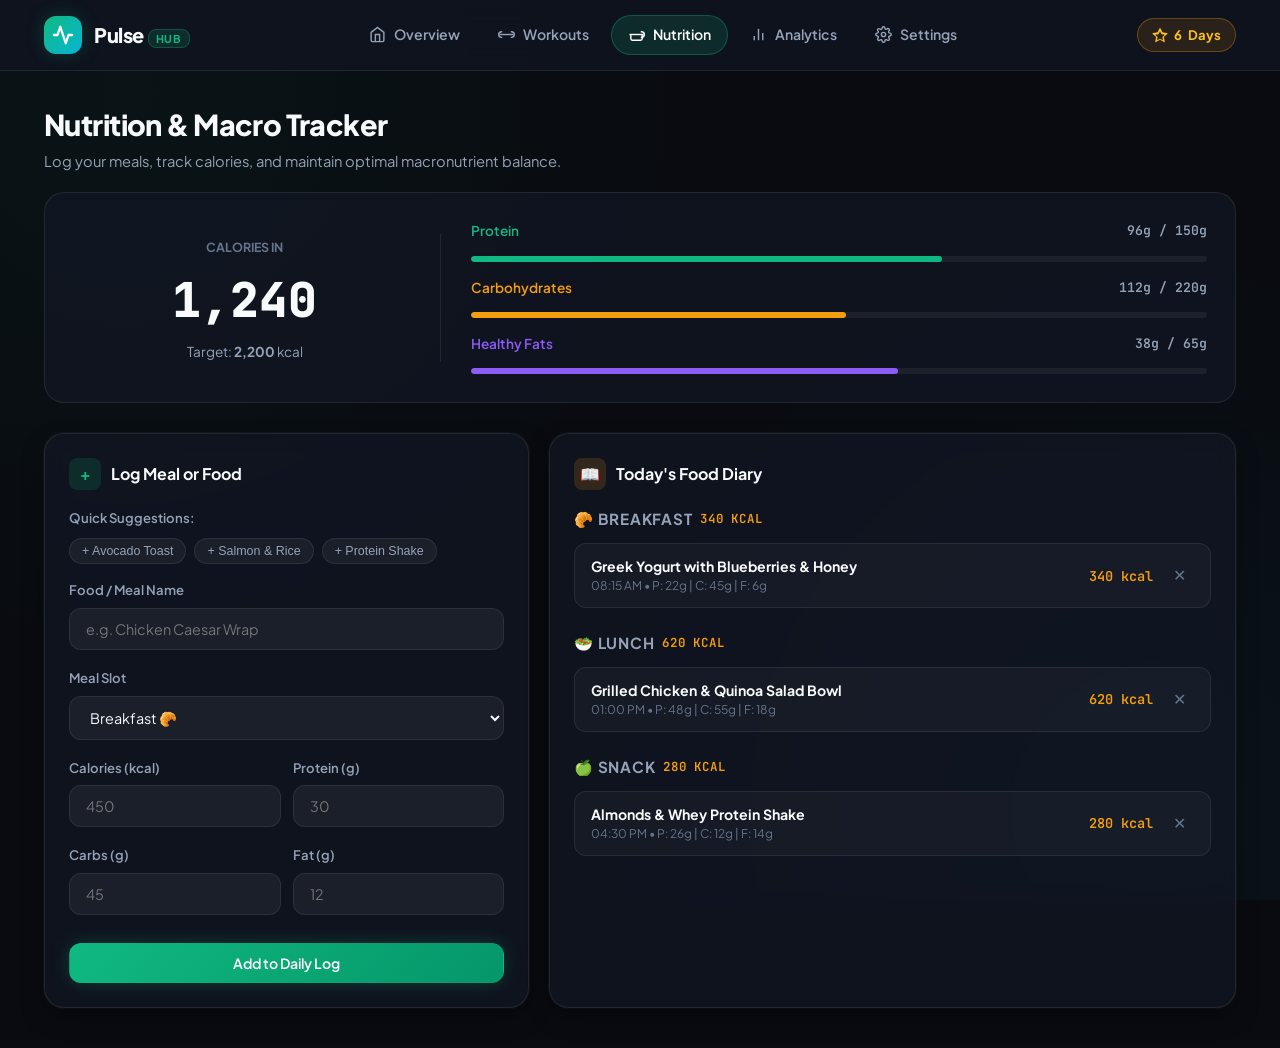
==== nutrition.html @ d48c569e "Initial commit: Pulse Fitness Hub web application" ====
<!DOCTYPE html>
<html lang="en">
<head>
  <meta charset="UTF-8">
  <meta name="viewport" content="width=device-width, initial-scale=1.0">
  <title>Pulse | Nutrition & Macro Tracker</title>
  <link rel="preconnect" href="https://fonts.googleapis.com">
  <link rel="preconnect" href="https://fonts.gstatic.com" crossorigin>
  <link href="https://fonts.googleapis.com/css2?family=Plus+Jakarta+Sans:wght@400;500;600;700;800&family=JetBrains+Mono:wght@500;600;700&display=swap" rel="stylesheet">
  <link rel="stylesheet" href="css/style.css">
  <style>
    .macro-overview-card {
      background: var(--bg-card);
      border: 1px solid var(--border-subtle);
      border-radius: var(--radius-lg);
      padding: 28px;
      margin-bottom: 30px;
      display: grid;
      grid-template-columns: 1fr 2fr;
      gap: 30px;
      align-items: center;
    }
    .macro-calories-box {
      border-right: 1px solid var(--border-subtle);
      padding-right: 24px;
      text-align: center;
    }
    .macro-bars-list {
      display: flex;
      flex-direction: column;
      gap: 16px;
    }
    .macro-bar-item {
      display: flex;
      flex-direction: column;
      gap: 6px;
    }
    .macro-header-row {
      display: flex;
      justify-content: space-between;
      font-size: 0.85rem;
      font-weight: 600;
    }
    .macro-val {
      font-family: var(--font-mono);
      font-size: 0.82rem;
      color: var(--text-muted);
    }

    /* Preset Quick Buttons */
    .quick-meal-presets {
      display: flex;
      flex-wrap: wrap;
      gap: 8px;
      margin-top: 10px;
      margin-bottom: 16px;
    }
    .meal-preset-tag {
      padding: 5px 12px;
      background: rgba(255, 255, 255, 0.05);
      border: 1px solid var(--border-subtle);
      border-radius: var(--radius-pill);
      font-size: 0.78rem;
      color: var(--text-muted);
      cursor: pointer;
      transition: all 0.2s;
    }
    .meal-preset-tag:hover {
      background: rgba(16, 185, 129, 0.15);
      color: #fff;
      border-color: var(--accent-primary);
    }

    /* Meal Groups */
    .meal-category-block {
      margin-bottom: 24px;
    }
    .meal-category-title {
      font-size: 0.95rem;
      font-weight: 700;
      color: var(--text-muted);
      text-transform: uppercase;
      letter-spacing: 0.05em;
      margin-bottom: 12px;
      display: flex;
      align-items: center;
      gap: 8px;
    }
    .delete-meal-btn {
      background: none;
      border: none;
      color: var(--text-subtle);
      cursor: pointer;
      padding: 4px 8px;
      font-size: 1rem;
      border-radius: 4px;
      transition: all 0.2s;
    }
    .delete-meal-btn:hover {
      color: #f43f5e;
      background: rgba(244, 63, 94, 0.1);
    }

    @media (max-width: 768px) {
      .macro-overview-card {
        grid-template-columns: 1fr;
      }
      .macro-calories-box {
        border-right: none;
        border-bottom: 1px solid var(--border-subtle);
        padding-right: 0;
        padding-bottom: 20px;
      }
    }
  </style>
</head>
<body>
  <!-- Global Navigation Bar -->
  <nav class="navbar">
    <div class="container nav-container">
      <a href="index.html" class="brand">
        <div class="brand-icon">
          <svg viewBox="0 0 24 24" fill="none" stroke="currentColor" stroke-width="2.5" stroke-linecap="round" stroke-linejoin="round">
            <polyline points="22 12 18 12 15 21 9 3 6 12 2 12"></polyline>
          </svg>
        </div>
        <div class="brand-title">Pulse <span class="brand-tag">Hub</span></div>
      </a>

      <!-- Page Links -->
      <ul class="nav-links">
        <li><a href="index.html" class="nav-link"><svg viewBox="0 0 24 24" fill="none" stroke="currentColor" stroke-width="2"><path d="M3 9l9-7 9 7v11a2 2 0 0 1-2 2H5a2 2 0 0 1-2-2z"></path><polyline points="9 22 9 12 15 12 15 22"></polyline></svg><span>Overview</span></a></li>
        <li><a href="workouts.html" class="nav-link"><svg viewBox="0 0 24 24" fill="none" stroke="currentColor" stroke-width="2"><path d="M18 8h1a4 4 0 0 1 0 8h-1"></path><path d="M6 8H5a4 4 0 0 0 0 8h1"></path><line x1="2" y1="12" x2="22" y2="12"></line></svg><span>Workouts</span></a></li>
        <li><a href="nutrition.html" class="nav-link active"><svg viewBox="0 0 24 24" fill="none" stroke="currentColor" stroke-width="2"><path d="M18 8h1a4 4 0 0 1 0 8h-1"></path><path d="M2 12h20"></path><path d="M20 12v6a2 2 0 0 1-2 2H6a2 2 0 0 1-2-2v-6"></path></svg><span>Nutrition</span></a></li>
        <li><a href="analytics.html" class="nav-link"><svg viewBox="0 0 24 24" fill="none" stroke="currentColor" stroke-width="2"><line x1="18" y1="20" x2="18" y2="10"></line><line x1="12" y1="20" x2="12" y2="4"></line><line x1="6" y1="20" x2="6" y2="14"></line></svg><span>Analytics</span></a></li>
        <li><a href="settings.html" class="nav-link"><svg viewBox="0 0 24 24" fill="none" stroke="currentColor" stroke-width="2"><circle cx="12" cy="12" r="3"></circle><path d="M19.4 15a1.65 1.65 0 0 0 .33 1.82l.06.06a2 2 0 0 1 0 2.83 2 2 0 0 1-2.83 0l-.06-.06a1.65 1.65 0 0 0-1.82-.33 1.65 1.65 0 0 0-1 1.51V21a2 2 0 0 1-2 2 2 2 0 0 1-2-2v-.09A1.65 1.65 0 0 0 9 19.4a1.65 1.65 0 0 0-1.82.33l-.06.06a2 2 0 0 1-2.83 0 2 2 0 0 1 0-2.83l.06-.06a1.65 1.65 0 0 0 .33-1.82 1.65 1.65 0 0 0-1.51-1H3a2 2 0 0 1-2-2 2 2 0 0 1 2-2h.09A1.65 1.65 0 0 0 4.6 9a1.65 1.65 0 0 0-.33-1.82l-.06-.06a2 2 0 0 1 0-2.83 2 2 0 0 1 2.83 0l.06.06a1.65 1.65 0 0 0 1.82.33H9a1.65 1.65 0 0 0 1-1.51V3a2 2 0 0 1 2-2 2 2 0 0 1 2 2v.09a1.65 1.65 0 0 0 1 1.51 1.65 1.65 0 0 0 1.82-.33l.06-.06a2 2 0 0 1 2.83 0 2 2 0 0 1 0 2.83l-.06.06a1.65 1.65 0 0 0-.33 1.82V9a1.65 1.65 0 0 0 1.51 1H21a2 2 0 0 1 2 2 2 2 0 0 1-2 2h-.09a1.65 1.65 0 0 0-1.51 1z"></path></svg><span>Settings</span></a></li>
      </ul>

      <!-- Streak -->
      <div class="nav-actions">
        <div class="streak-pill">
          <svg viewBox="0 0 24 24" fill="currentColor"><path d="M12 .587l3.668 7.431 8.2 1.192-5.934 5.784 1.399 8.163-7.333-3.856-7.333 3.856 1.399-8.163-5.934-5.784 8.2-1.192zm0 5.702l-2.228 4.516-4.981.724 3.604 3.513-.85 4.958 4.455-2.342 4.455 2.342-.85-4.958 3.604-3.513-4.981-.724z"/></svg>
          <span id="streakCount">6</span> Days
        </div>
      </div>
    </div>
  </nav>

  <main class="container">
    <div class="page-header">
      <div class="page-title">
        <h1>Nutrition & Macro Tracker</h1>
        <p>Log your meals, track calories, and maintain optimal macronutrient balance.</p>
      </div>
    </div>

    <!-- Macronutrient Progress Overview Card -->
    <div class="macro-overview-card">
      <div class="macro-calories-box">
        <span style="font-size: 0.78rem; font-weight: 700; color: var(--text-subtle); text-transform: uppercase;">CALORIES IN</span>
        <div style="font-size: 3rem; font-weight: 800; font-family: var(--font-mono); margin: 6px 0;" id="totalConsumedCalories">1,240</div>
        <div style="font-size: 0.85rem; color: var(--text-muted);">Target: <strong>2,200</strong> kcal</div>
      </div>

      <div class="macro-bars-list">
        <!-- Protein -->
        <div class="macro-bar-item">
          <div class="macro-header-row">
            <span style="color: #10b981;">Protein</span>
            <span class="macro-val"><span id="totalProtein">96</span>g / 150g</span>
          </div>
          <div class="progress-track">
            <div id="barProtein" class="progress-fill" style="width: 64%; background: #10b981;"></div>
          </div>
        </div>

        <!-- Carbs -->
        <div class="macro-bar-item">
          <div class="macro-header-row">
            <span style="color: #f59e0b;">Carbohydrates</span>
            <span class="macro-val"><span id="totalCarbs">112</span>g / 220g</span>
          </div>
          <div class="progress-track">
            <div id="barCarbs" class="progress-fill" style="width: 51%; background: #f59e0b;"></div>
          </div>
        </div>

        <!-- Fats -->
        <div class="macro-bar-item">
          <div class="macro-header-row">
            <span style="color: #8b5cf6;">Healthy Fats</span>
            <span class="macro-val"><span id="totalFat">38</span>g / 65g</span>
          </div>
          <div class="progress-track">
            <div id="barFat" class="progress-fill" style="width: 58%; background: #8b5cf6;"></div>
          </div>
        </div>
      </div>
    </div>

    <!-- Two Column Layout: Add Meal Form & Grouped Meal Log -->
    <div class="dashboard-grid">
      <!-- Left: Add Meal Form -->
      <div class="card" style="grid-column: span 5;">
        <div class="card-header">
          <div class="card-title">
            <div class="card-icon" style="background: rgba(16, 185, 129, 0.15); color: #10b981;">+</div>
            Log Meal or Food
          </div>
        </div>

        <!-- Quick 1-Click Fill Presets -->
        <label class="form-label">Quick Suggestions:</label>
        <div class="quick-meal-presets">
          <button class="meal-preset-tag" data-name="Avocado Sourdough Toast" data-type="Breakfast" data-cal="320" data-p="10" data-c="35" data-f="16">+ Avocado Toast</button>
          <button class="meal-preset-tag" data-name="Grilled Salmon & Sweet Potato" data-type="Dinner" data-cal="580" data-p="42" data-c="48" data-f="22">+ Salmon & Rice</button>
          <button class="meal-preset-tag" data-name="Whey Protein & Banana" data-type="Snack" data-cal="250" data-p="28" data-c="30" data-f="3">+ Protein Shake</button>
        </div>

        <form id="addMealForm">
          <div class="form-group">
            <label class="form-label">Food / Meal Name</label>
            <input type="text" id="mealNameInput" class="form-input" placeholder="e.g. Chicken Caesar Wrap" required>
          </div>
          <div class="form-group">
            <label class="form-label">Meal Slot</label>
            <select id="mealTypeSelect" class="form-select">
              <option value="Breakfast">Breakfast 🥐</option>
              <option value="Lunch">Lunch 🥗</option>
              <option value="Dinner">Dinner 🍲</option>
              <option value="Snack">Snack 🍏</option>
            </select>
          </div>
          <div style="display: grid; grid-template-columns: repeat(2, 1fr); gap: 12px;">
            <div class="form-group">
              <label class="form-label">Calories (kcal)</label>
              <input type="number" id="mealCalInput" class="form-input" placeholder="450" required>
            </div>
            <div class="form-group">
              <label class="form-label">Protein (g)</label>
              <input type="number" id="mealProteinInput" class="form-input" placeholder="30">
            </div>
          </div>
          <div style="display: grid; grid-template-columns: repeat(2, 1fr); gap: 12px;">
            <div class="form-group">
              <label class="form-label">Carbs (g)</label>
              <input type="number" id="mealCarbsInput" class="form-input" placeholder="45">
            </div>
            <div class="form-group">
              <label class="form-label">Fat (g)</label>
              <input type="number" id="mealFatInput" class="form-input" placeholder="12">
            </div>
          </div>
          <button type="submit" class="btn btn-primary" style="width: 100%; justify-content: center; margin-top: 10px;">
            Add to Daily Log
          </button>
        </form>
      </div>

      <!-- Right: Today's Grouped Meal Diary -->
      <div class="card" style="grid-column: span 7;">
        <div class="card-header">
          <div class="card-title">
            <div class="card-icon" style="background: rgba(245, 158, 11, 0.15); color: #f59e0b;">📖</div>
            Today's Food Diary
          </div>
        </div>

        <div id="mealDiaryContainer">
          <!-- Populated by nutrition.js -->
        </div>
      </div>
    </div>
  </main>

  <script src="js/store.js"></script>
  <script src="js/nutrition.js"></script>
</body>
</html>
---- css/style.css ----
/* ==========================================================================
   Pulse Fitness Hub - Design System & Modern Dark Dashboard Styles
   ========================================================================== */

:root {
  --bg-core: #090b10;
  --bg-surface: #101420;
  --bg-card: rgba(19, 24, 38, 0.7);
  --bg-card-hover: rgba(26, 33, 52, 0.85);
  --bg-glass: rgba(16, 20, 32, 0.85);

  --border-subtle: rgba(255, 255, 255, 0.08);
  --border-focus: #10b981;

  /* Accent Colors */
  --accent-primary: #10b981;    /* Vibrant Emerald */
  --accent-cyan: #06b6d4;       /* Water / Hydration */
  --accent-orange: #f59e0b;     /* Calories / Energy */
  --accent-purple: #8b5cf6;     /* Sleep / Recovery */
  --accent-rose: #f43f5e;       /* Heart Rate / Burn */

  --text-main: #f8fafc;
  --text-muted: #94a3b8;
  --text-subtle: #64748b;

  --radius-sm: 8px;
  --radius-md: 12px;
  --radius-lg: 20px;
  --radius-pill: 9999px;

  --shadow-card: 0 10px 25px -5px rgba(0, 0, 0, 0.5), 0 0 1px 1px rgba(255, 255, 255, 0.05);
  --shadow-glow: 0 0 20px -3px rgba(16, 185, 129, 0.35);

  --font-sans: 'Plus Jakarta Sans', system-ui, -apple-system, sans-serif;
  --font-mono: 'JetBrains Mono', monospace;
}

/* Light / Warm Theme Variant (Supported via Settings) */
[data-accent="cyan"] {
  --accent-primary: #06b6d4;
  --shadow-glow: 0 0 20px -3px rgba(6, 182, 212, 0.35);
}
[data-accent="purple"] {
  --accent-primary: #8b5cf6;
  --shadow-glow: 0 0 20px -3px rgba(139, 92, 246, 0.35);
}
[data-accent="rose"] {
  --accent-primary: #f43f5e;
  --shadow-glow: 0 0 20px -3px rgba(244, 63, 94, 0.35);
}

/* Base Reset */
*, *::before, *::after {
  box-sizing: border-box;
  margin: 0;
  padding: 0;
}

body {
  font-family: var(--font-sans);
  background-color: var(--bg-core);
  color: var(--text-main);
  min-height: 100vh;
  display: flex;
  flex-direction: column;
  background-image: 
    radial-gradient(circle at 10% 10%, rgba(16, 185, 129, 0.05), transparent 40%),
    radial-gradient(circle at 90% 90%, rgba(6, 182, 212, 0.05), transparent 40%);
  background-attachment: fixed;
  line-height: 1.5;
  -webkit-font-smoothing: antialiased;
}

/* Container */
.container {
  max-width: 1240px;
  margin: 0 auto;
  padding: 0 24px;
  width: 100%;
}

/* ==========================================================================
   Header & Navigation
   ========================================================================== */
.navbar {
  position: sticky;
  top: 0;
  z-index: 100;
  background: var(--bg-glass);
  backdrop-filter: blur(14px);
  -webkit-backdrop-filter: blur(14px);
  border-bottom: 1px solid var(--border-subtle);
}

.nav-container {
  display: flex;
  align-items: center;
  justify-content: space-between;
  height: 70px;
}

.brand {
  display: flex;
  align-items: center;
  gap: 12px;
  text-decoration: none;
  color: var(--text-main);
}

.brand-icon {
  width: 38px;
  height: 38px;
  background: linear-gradient(135deg, var(--accent-primary) 0%, #06b6d4 100%);
  border-radius: var(--radius-md);
  display: flex;
  align-items: center;
  justify-content: center;
  color: #fff;
  box-shadow: var(--shadow-glow);
}

.brand-icon svg {
  width: 22px;
  height: 22px;
}

.brand-title {
  font-size: 1.25rem;
  font-weight: 800;
  letter-spacing: -0.02em;
}

.brand-tag {
  font-size: 0.68rem;
  font-weight: 700;
  text-transform: uppercase;
  letter-spacing: 0.06em;
  padding: 2px 7px;
  border-radius: var(--radius-sm);
  background: rgba(16, 185, 129, 0.15);
  color: var(--accent-primary);
  border: 1px solid rgba(16, 185, 129, 0.3);
}

/* Nav Links */
.nav-links {
  display: flex;
  align-items: center;
  gap: 6px;
  list-style: none;
}

.nav-link {
  display: flex;
  align-items: center;
  gap: 8px;
  padding: 8px 16px;
  color: var(--text-muted);
  text-decoration: none;
  font-size: 0.88rem;
  font-weight: 600;
  border-radius: var(--radius-pill);
  transition: all 0.2s ease;
}

.nav-link svg {
  width: 17px;
  height: 17px;
}

.nav-link:hover {
  color: var(--text-main);
  background: rgba(255, 255, 255, 0.05);
}

.nav-link.active {
  color: #fff;
  background: rgba(16, 185, 129, 0.15);
  border: 1px solid rgba(16, 185, 129, 0.3);
}

.nav-actions {
  display: flex;
  align-items: center;
  gap: 12px;
}

.streak-pill {
  display: flex;
  align-items: center;
  gap: 6px;
  padding: 6px 14px;
  background: rgba(245, 158, 11, 0.12);
  border: 1px solid rgba(245, 158, 11, 0.3);
  border-radius: var(--radius-pill);
  color: #fbbf24;
  font-size: 0.82rem;
  font-weight: 700;
}

.streak-pill svg {
  width: 16px;
  height: 16px;
}

/* ==========================================================================
   Page Headers & Layout
   ========================================================================== */
.page-header {
  padding: 32px 0 20px;
  display: flex;
  align-items: center;
  justify-content: space-between;
}

.page-title h1 {
  font-size: 1.8rem;
  font-weight: 800;
  letter-spacing: -0.02em;
}

.page-title p {
  color: var(--text-muted);
  font-size: 0.92rem;
  margin-top: 4px;
}

/* Buttons */
.btn {
  display: inline-flex;
  align-items: center;
  gap: 8px;
  font-family: inherit;
  font-size: 0.88rem;
  font-weight: 600;
  padding: 10px 20px;
  border-radius: var(--radius-md);
  border: 1px solid transparent;
  cursor: pointer;
  transition: all 0.2s cubic-bezier(0.16, 1, 0.3, 1);
  text-decoration: none;
}

.btn svg {
  width: 17px;
  height: 17px;
}

.btn-primary {
  background: linear-gradient(135deg, var(--accent-primary) 0%, #059669 100%);
  color: #fff;
  box-shadow: var(--shadow-glow);
}

.btn-primary:hover {
  transform: translateY(-2px);
  filter: brightness(1.1);
  box-shadow: 0 0 25px rgba(16, 185, 129, 0.5);
}

.btn-secondary {
  background: rgba(255, 255, 255, 0.05);
  color: var(--text-main);
  border-color: var(--border-subtle);
}

.btn-secondary:hover {
  background: rgba(255, 255, 255, 0.1);
  border-color: rgba(255, 255, 255, 0.2);
}

.btn-sm {
  padding: 6px 12px;
  font-size: 0.8rem;
  border-radius: var(--radius-sm);
}

/* Cards & Grid */
.dashboard-grid {
  display: grid;
  grid-template-columns: repeat(12, 1fr);
  gap: 20px;
  margin-bottom: 40px;
}

.card {
  background: var(--bg-card);
  backdrop-filter: blur(10px);
  -webkit-backdrop-filter: blur(10px);
  border: 1px solid var(--border-subtle);
  border-radius: var(--radius-lg);
  padding: 24px;
  box-shadow: var(--shadow-card);
  transition: border-color 0.2s ease, transform 0.2s ease;
}

.card:hover {
  border-color: rgba(255, 255, 255, 0.15);
}

.card-header {
  display: flex;
  align-items: center;
  justify-content: space-between;
  margin-bottom: 18px;
}

.card-title {
  font-size: 1rem;
  font-weight: 700;
  display: flex;
  align-items: center;
  gap: 10px;
}

.card-icon {
  width: 32px;
  height: 32px;
  border-radius: var(--radius-sm);
  display: flex;
  align-items: center;
  justify-content: center;
}

.card-icon svg {
  width: 18px;
  height: 18px;
}

/* ==========================================================================
   Activity Rings & Stat Display
   ========================================================================== */
.ring-card {
  grid-column: span 5;
  display: flex;
  flex-direction: column;
  align-items: center;
  justify-content: center;
  text-align: center;
}

.rings-wrapper {
  position: relative;
  width: 220px;
  height: 220px;
  margin: 10px auto 20px;
}

.rings-svg {
  transform: rotate(-90deg);
  width: 100%;
  height: 100%;
}

.ring-bg {
  fill: none;
  stroke: rgba(255, 255, 255, 0.06);
}

.ring-progress {
  fill: none;
  stroke-linecap: round;
  transition: stroke-dashoffset 0.8s cubic-bezier(0.16, 1, 0.3, 1);
}

.ring-center-stat {
  position: absolute;
  top: 50%;
  left: 50%;
  transform: translate(-50%, -50%);
  display: flex;
  flex-direction: column;
  align-items: center;
}

.ring-score {
  font-size: 2.4rem;
  font-weight: 800;
  letter-spacing: -0.04em;
  line-height: 1;
}

.ring-score-label {
  font-size: 0.72rem;
  color: var(--text-muted);
  text-transform: uppercase;
  letter-spacing: 0.08em;
  margin-top: 4px;
}

/* Ring Legend */
.ring-legend {
  display: flex;
  justify-content: center;
  gap: 20px;
  width: 100%;
  margin-top: 10px;
}

.legend-item {
  display: flex;
  align-items: center;
  gap: 8px;
  font-size: 0.8rem;
  color: var(--text-muted);
}

.legend-dot {
  width: 10px;
  height: 10px;
  border-radius: 50%;
}

/* Stat Metric Cards */
.metrics-column {
  grid-column: span 7;
  display: grid;
  grid-template-columns: repeat(2, 1fr);
  gap: 16px;
}

.metric-card {
  background: var(--bg-card);
  border: 1px solid var(--border-subtle);
  border-radius: var(--radius-md);
  padding: 18px;
  display: flex;
  flex-direction: column;
  justify-content: space-between;
}

.metric-header {
  display: flex;
  justify-content: space-between;
  align-items: flex-start;
}

.metric-value-group {
  margin: 14px 0 10px;
}

.metric-number {
  font-size: 1.8rem;
  font-weight: 800;
  letter-spacing: -0.03em;
  font-family: var(--font-mono);
}

.metric-unit {
  font-size: 0.85rem;
  color: var(--text-muted);
  margin-left: 4px;
}

.metric-sub {
  font-size: 0.75rem;
  color: var(--text-subtle);
}

/* Progress bar inside metric card */
.progress-track {
  width: 100%;
  height: 6px;
  background: rgba(255, 255, 255, 0.06);
  border-radius: var(--radius-pill);
  overflow: hidden;
  margin-top: 8px;
}

.progress-fill {
  height: 100%;
  border-radius: var(--radius-pill);
  transition: width 0.6s ease;
}

/* ==========================================================================
   Quick Log & Activity Table
   ========================================================================== */
.quick-log-row {
  display: flex;
  gap: 12px;
  margin-top: 14px;
}

.quick-btn {
  flex: 1;
  padding: 10px;
  background: rgba(255, 255, 255, 0.04);
  border: 1px solid var(--border-subtle);
  border-radius: var(--radius-md);
  color: var(--text-main);
  font-family: inherit;
  font-size: 0.82rem;
  font-weight: 600;
  cursor: pointer;
  display: flex;
  align-items: center;
  justify-content: center;
  gap: 6px;
  transition: all 0.2s ease;
}

.quick-btn:hover {
  background: rgba(255, 255, 255, 0.08);
  border-color: rgba(255, 255, 255, 0.2);
}

/* Activity Items List */
.activity-list {
  display: flex;
  flex-direction: column;
  gap: 12px;
}

.activity-item {
  display: flex;
  align-items: center;
  justify-content: space-between;
  padding: 12px 16px;
  background: rgba(255, 255, 255, 0.03);
  border: 1px solid var(--border-subtle);
  border-radius: var(--radius-md);
  transition: background 0.2s;
}

.activity-item:hover {
  background: rgba(255, 255, 255, 0.06);
}

.activity-meta {
  display: flex;
  align-items: center;
  gap: 14px;
}

.activity-icon {
  width: 38px;
  height: 38px;
  border-radius: var(--radius-sm);
  display: flex;
  align-items: center;
  justify-content: center;
  font-size: 1.1rem;
}

.activity-title {
  font-size: 0.88rem;
  font-weight: 700;
}

.activity-time {
  font-size: 0.75rem;
  color: var(--text-subtle);
}

.activity-stat {
  font-family: var(--font-mono);
  font-size: 0.85rem;
  font-weight: 600;
  color: var(--accent-primary);
}

/* ==========================================================================
   Forms & Modals
   ========================================================================== */
.form-group {
  margin-bottom: 18px;
}

.form-label {
  display: block;
  font-size: 0.82rem;
  font-weight: 600;
  color: var(--text-muted);
  margin-bottom: 8px;
}

.form-input, .form-select {
  width: 100%;
  padding: 11px 16px;
  background: rgba(255, 255, 255, 0.05);
  border: 1px solid var(--border-subtle);
  border-radius: var(--radius-md);
  color: var(--text-main);
  font-family: inherit;
  font-size: 0.9rem;
  outline: none;
  transition: border-color 0.2s, box-shadow 0.2s;
}

.form-input:focus, .form-select:focus {
  border-color: var(--accent-primary);
  box-shadow: 0 0 0 3px rgba(16, 185, 129, 0.25);
}

.form-select option {
  background: var(--bg-surface);
  color: #fff;
}

/* Modal */
.modal-overlay {
  position: fixed;
  inset: 0;
  background: rgba(0, 0, 0, 0.8);
  backdrop-filter: blur(8px);
  -webkit-backdrop-filter: blur(8px);
  display: none;
  align-items: center;
  justify-content: center;
  z-index: 200;
}

.modal-overlay.active {
  display: flex;
}

.modal-window {
  width: 480px;
  max-width: 90vw;
  background: #121726;
  border: 1px solid rgba(255, 255, 255, 0.12);
  border-radius: var(--radius-lg);
  padding: 28px;
  box-shadow: 0 25px 50px -12px rgba(0, 0, 0, 0.9);
}

/* Toast Notification */
.toast-box {
  position: fixed;
  bottom: 24px;
  right: 24px;
  padding: 12px 20px;
  background: #171e33;
  border: 1px solid var(--border-subtle);
  border-left: 4px solid var(--accent-primary);
  border-radius: var(--radius-md);
  box-shadow: var(--shadow-card);
  font-size: 0.88rem;
  font-weight: 600;
  z-index: 300;
  opacity: 0;
  transform: translateY(20px);
  transition: all 0.3s cubic-bezier(0.16, 1, 0.3, 1);
  pointer-events: none;
}

.toast-box.show {
  opacity: 1;
  transform: translateY(0);
}

/* ==========================================================================
   Responsive Breakpoints
   ========================================================================== */
@media (max-width: 960px) {
  .dashboard-grid {
    grid-template-columns: 1fr;
  }
  .ring-card, .metrics-column {
    grid-column: span 12;
  }
  .nav-links {
    gap: 4px;
  }
  .nav-link {
    padding: 8px 10px;
    font-size: 0.8rem;
  }
}

@media (max-width: 640px) {
  .metrics-column {
    grid-template-columns: 1fr;
  }
  .nav-link span {
    display: none;
  }
}
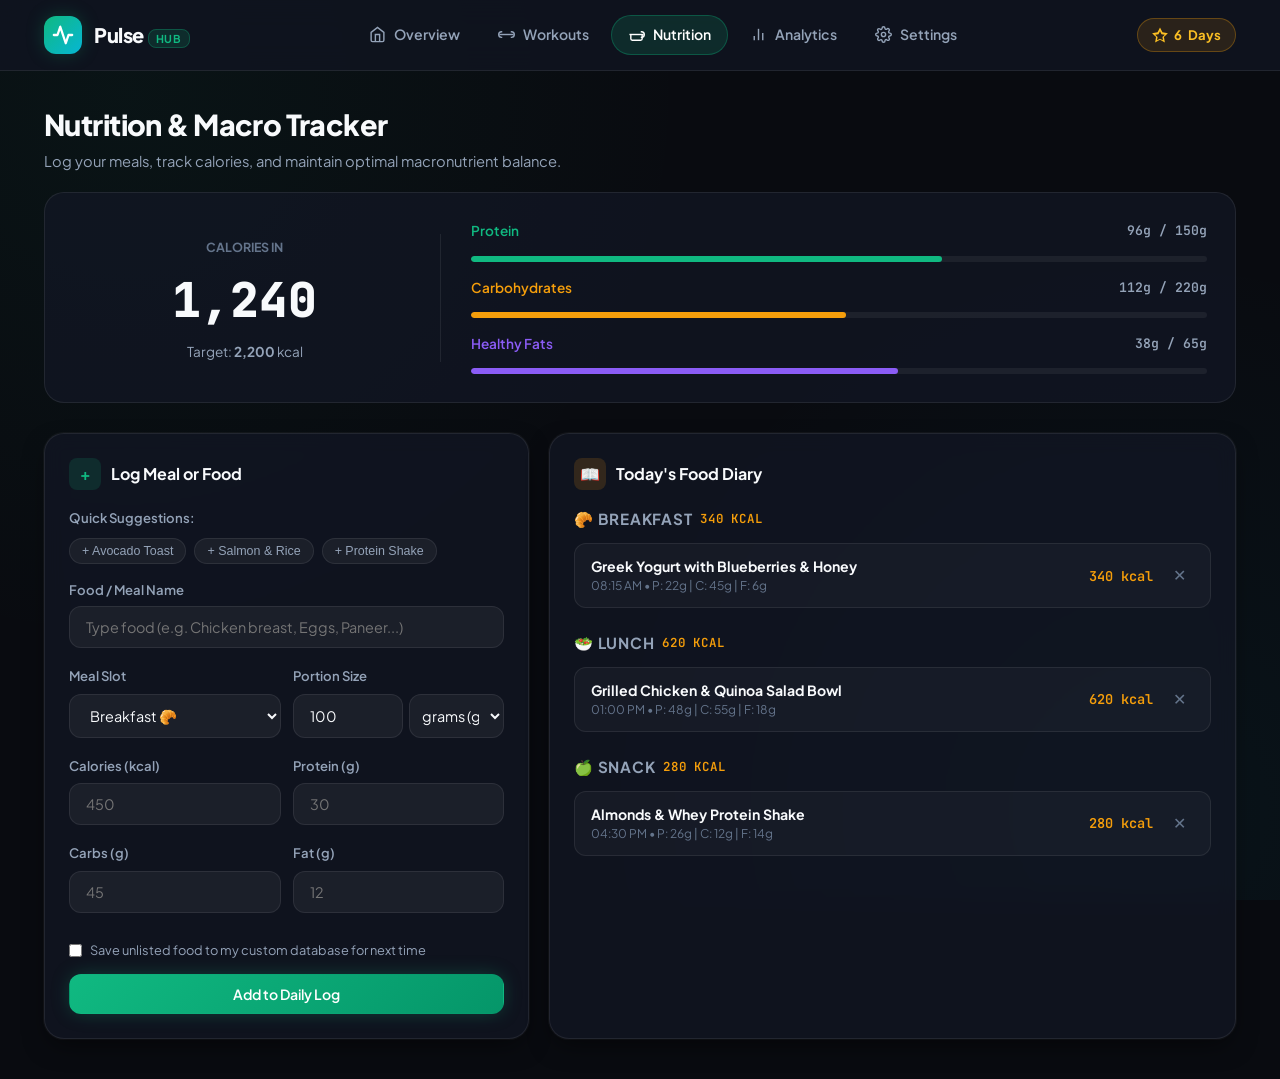
==== commit 87d7f4a3: "feat: smart food macro auto-calculator with database and custom food memory" ====
--- a/nutrition.html
+++ b/nutrition.html
@@ -101,6 +101,93 @@
       background: rgba(244, 63, 94, 0.1);
     }
 
+    /* Food Autocomplete & Smart Calculation */
+    .food-search-wrapper {
+      position: relative;
+    }
+    .food-suggestions-dropdown {
+      position: absolute;
+      top: calc(100% + 4px);
+      left: 0;
+      right: 0;
+      background: #111827;
+      border: 1px solid var(--border-subtle);
+      border-radius: var(--radius-md);
+      box-shadow: 0 10px 25px rgba(0, 0, 0, 0.65);
+      max-height: 230px;
+      overflow-y: auto;
+      z-index: 100;
+      display: none;
+    }
+    .food-suggestions-dropdown.active {
+      display: block;
+    }
+    .food-suggestion-item {
+      padding: 10px 14px;
+      display: flex;
+      justify-content: space-between;
+      align-items: center;
+      cursor: pointer;
+      border-bottom: 1px solid rgba(255, 255, 255, 0.05);
+      transition: background 0.15s;
+    }
+    .food-suggestion-item:last-child {
+      border-bottom: none;
+    }
+    .food-suggestion-item:hover, .food-suggestion-item.highlighted {
+      background: rgba(16, 185, 129, 0.15);
+    }
+    .food-sug-name {
+      font-weight: 600;
+      font-size: 0.88rem;
+      color: var(--text-main);
+    }
+    .food-sug-badge {
+      font-size: 0.72rem;
+      background: rgba(16, 185, 129, 0.2);
+      color: var(--accent-primary);
+      padding: 2px 7px;
+      border-radius: var(--radius-pill);
+      font-family: var(--font-mono);
+      font-weight: 700;
+    }
+    .food-sug-details {
+      font-size: 0.75rem;
+      color: var(--text-subtle);
+      margin-top: 2px;
+    }
+    .food-not-found-hint {
+      padding: 10px 14px;
+      font-size: 0.8rem;
+      color: var(--text-muted);
+      cursor: pointer;
+    }
+    .calc-pill {
+      font-size: 0.72rem;
+      background: rgba(16, 185, 129, 0.15);
+      color: var(--accent-primary);
+      padding: 2px 8px;
+      border-radius: 4px;
+      font-weight: 600;
+      display: inline-flex;
+      align-items: center;
+      gap: 4px;
+    }
+    .remember-food-check {
+      display: flex;
+      align-items: center;
+      gap: 8px;
+      font-size: 0.8rem;
+      color: var(--text-muted);
+      cursor: pointer;
+      margin-top: 10px;
+      user-select: none;
+    }
+    .remember-food-check input {
+      accent-color: var(--accent-primary);
+      cursor: pointer;
+    }
+
     @media (max-width: 768px) {
       .macro-overview-card {
         grid-template-columns: 1fr;
@@ -219,18 +306,40 @@
 
         <form id="addMealForm">
           <div class="form-group">
-            <label class="form-label">Food / Meal Name</label>
-            <input type="text" id="mealNameInput" class="form-input" placeholder="e.g. Chicken Caesar Wrap" required>
-          </div>
-          <div class="form-group">
-            <label class="form-label">Meal Slot</label>
-            <select id="mealTypeSelect" class="form-select">
-              <option value="Breakfast">Breakfast 🥐</option>
-              <option value="Lunch">Lunch 🥗</option>
-              <option value="Dinner">Dinner 🍲</option>
-              <option value="Snack">Snack 🍏</option>
-            </select>
-          </div>
+            <div style="display: flex; justify-content: space-between; align-items: center; margin-bottom: 6px;">
+              <label class="form-label" style="margin-bottom: 0;">Food / Meal Name</label>
+              <span id="autoCalcPill" class="calc-pill" style="display: none;">⚡ Auto-calculated</span>
+            </div>
+            <div class="food-search-wrapper">
+              <input type="text" id="mealNameInput" class="form-input" placeholder="Type food (e.g. Chicken breast, Eggs, Paneer...)" autocomplete="off" required>
+              <div id="foodSuggestions" class="food-suggestions-dropdown"></div>
+            </div>
+          </div>
+
+          <div style="display: grid; grid-template-columns: 1fr 1fr; gap: 12px;">
+            <div class="form-group">
+              <label class="form-label">Meal Slot</label>
+              <select id="mealTypeSelect" class="form-select">
+                <option value="Breakfast">Breakfast 🥐</option>
+                <option value="Lunch">Lunch 🥗</option>
+                <option value="Dinner">Dinner 🍲</option>
+                <option value="Snack">Snack 🍏</option>
+              </select>
+            </div>
+            <div class="form-group">
+              <label class="form-label">Portion Size</label>
+              <div style="display: flex; gap: 6px;">
+                <input type="number" id="mealPortionQty" class="form-input" value="100" min="1" step="1" style="flex: 1;" placeholder="Qty">
+                <select id="mealPortionUnit" class="form-select" style="width: 95px; padding: 11px 8px;">
+                  <option value="g">grams (g)</option>
+                  <option value="pcs">pieces</option>
+                  <option value="scoops">scoops</option>
+                  <option value="ml">ml</option>
+                </select>
+              </div>
+            </div>
+          </div>
+
           <div style="display: grid; grid-template-columns: repeat(2, 1fr); gap: 12px;">
             <div class="form-group">
               <label class="form-label">Calories (kcal)</label>
@@ -251,7 +360,13 @@
               <input type="number" id="mealFatInput" class="form-input" placeholder="12">
             </div>
           </div>
-          <button type="submit" class="btn btn-primary" style="width: 100%; justify-content: center; margin-top: 10px;">
+
+          <label class="remember-food-check">
+            <input type="checkbox" id="saveCustomFoodCheck">
+            <span>Save unlisted food to my custom database for next time</span>
+          </label>
+
+          <button type="submit" class="btn btn-primary" style="width: 100%; justify-content: center; margin-top: 14px;">
             Add to Daily Log
           </button>
         </form>
